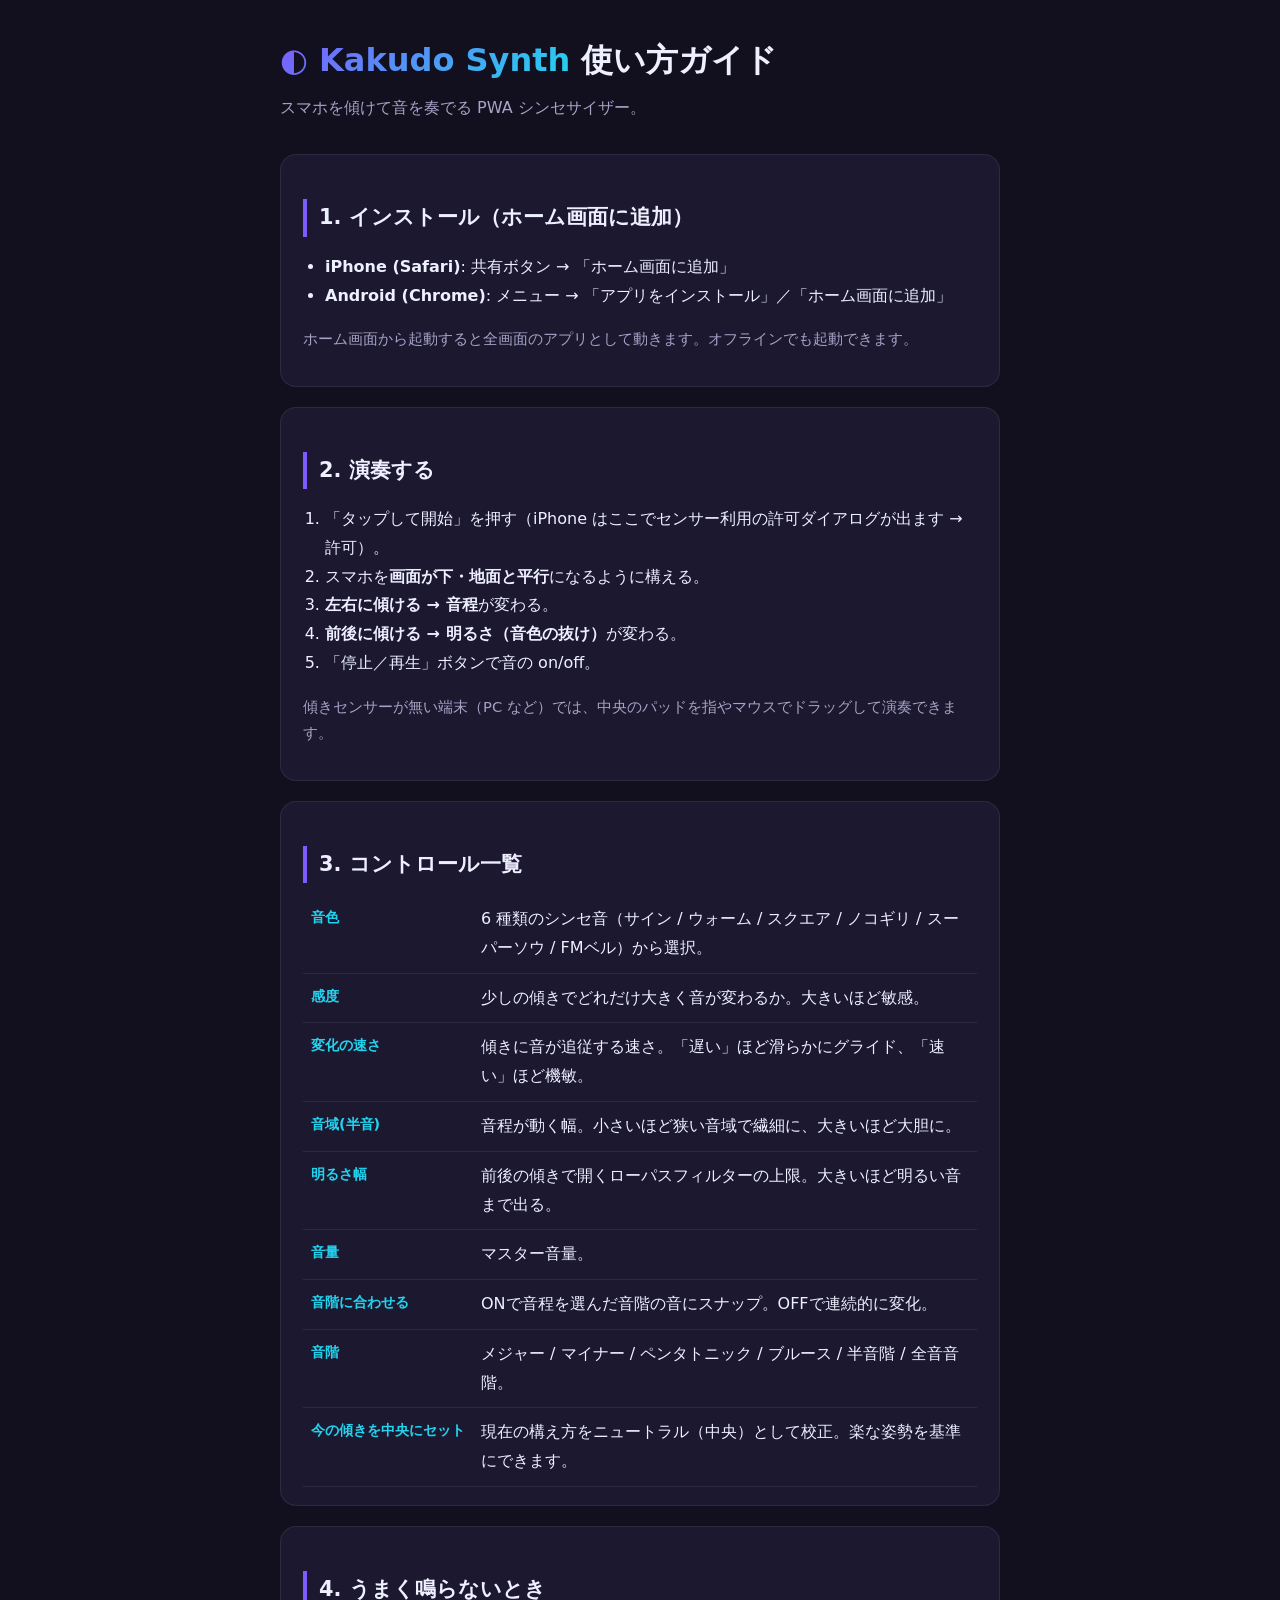
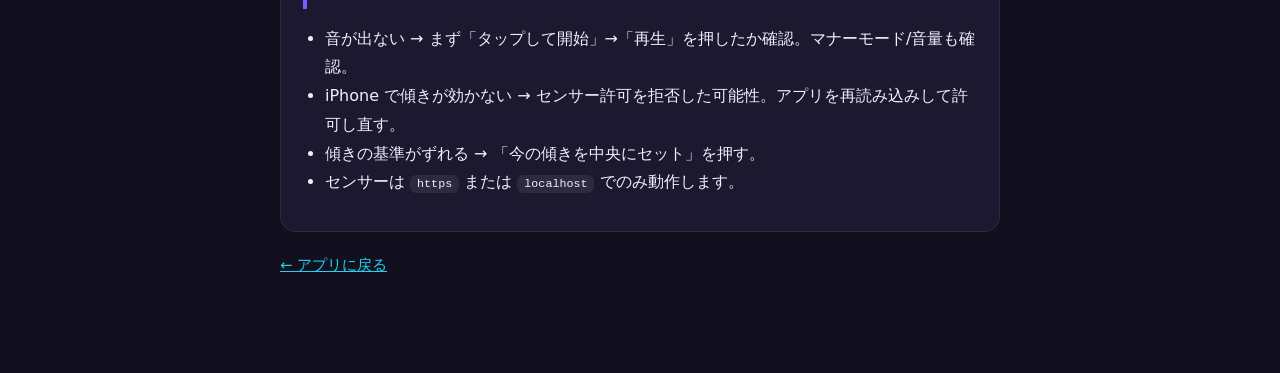
==== docs/guide.html @ 89b11793 "Kakudo Synth: tilt-controlled Web Audio synthesizer PWA - DeviceOrientation-driven synth: gamma->pit" ====
<!DOCTYPE html>
<html lang="ja">
<head>
  <meta charset="UTF-8" />
  <meta name="viewport" content="width=device-width, initial-scale=1" />
  <title>Kakudo Synth 使い方ガイド</title>
  <style>
    :root { --violet:#7c5cff; --cyan:#22d3ee; --bg:#12101f; --panel:#1b1830; --text:#eef0ff; --dim:#a6a3c6; }
    * { box-sizing: border-box; }
    body {
      margin: 0; background: var(--bg); color: var(--text); line-height: 1.8;
      font-family: -apple-system, "Hiragino Sans", "Noto Sans JP", system-ui, sans-serif;
    }
    .wrap { max-width: 760px; margin: 0 auto; padding: 32px 20px 80px; }
    h1 { font-size: 2rem; margin: 0 0 4px; }
    h1 .mark { background: linear-gradient(135deg,var(--violet),var(--cyan)); -webkit-background-clip: text; background-clip: text; color: transparent; }
    .lead { color: var(--dim); margin: 0 0 32px; }
    h2 { margin: 40px 0 12px; font-size: 1.3rem; border-left: 4px solid var(--violet); padding-left: 12px; }
    section { background: var(--panel); border: 1px solid rgba(255,255,255,.08); border-radius: 16px; padding: 4px 22px 18px; margin-bottom: 20px; }
    code { background: rgba(255,255,255,.08); padding: 2px 7px; border-radius: 6px; font-size: .9em; }
    table { width: 100%; border-collapse: collapse; margin-top: 8px; }
    th, td { text-align: left; padding: 10px 8px; border-bottom: 1px solid rgba(255,255,255,.08); vertical-align: top; }
    th { color: var(--cyan); font-size: .9rem; white-space: nowrap; }
    .tip { color: var(--dim); font-size: .92rem; }
    ol, ul { padding-left: 22px; }
    a { color: var(--cyan); }
  </style>
</head>
<body>
  <div class="wrap">
    <h1><span class="mark">◐ Kakudo Synth</span> 使い方ガイド</h1>
    <p class="lead">スマホを傾けて音を奏でる PWA シンセサイザー。</p>

    <section>
      <h2>1. インストール（ホーム画面に追加）</h2>
      <ul>
        <li><strong>iPhone (Safari)</strong>: 共有ボタン → 「ホーム画面に追加」</li>
        <li><strong>Android (Chrome)</strong>: メニュー → 「アプリをインストール」／「ホーム画面に追加」</li>
      </ul>
      <p class="tip">ホーム画面から起動すると全画面のアプリとして動きます。オフラインでも起動できます。</p>
    </section>

    <section>
      <h2>2. 演奏する</h2>
      <ol>
        <li>「タップして開始」を押す（iPhone はここでセンサー利用の許可ダイアログが出ます → 許可）。</li>
        <li>スマホを<strong>画面が下・地面と平行</strong>になるように構える。</li>
        <li><strong>左右に傾ける → 音程</strong>が変わる。</li>
        <li><strong>前後に傾ける → 明るさ（音色の抜け）</strong>が変わる。</li>
        <li>「停止／再生」ボタンで音の on/off。</li>
      </ol>
      <p class="tip">傾きセンサーが無い端末（PC など）では、中央のパッドを指やマウスでドラッグして演奏できます。</p>
    </section>

    <section>
      <h2>3. コントロール一覧</h2>
      <table>
        <tr><th>音色</th><td>6 種類のシンセ音（サイン / ウォーム / スクエア / ノコギリ / スーパーソウ / FMベル）から選択。</td></tr>
        <tr><th>感度</th><td>少しの傾きでどれだけ大きく音が変わるか。大きいほど敏感。</td></tr>
        <tr><th>変化の速さ</th><td>傾きに音が追従する速さ。「遅い」ほど滑らかにグライド、「速い」ほど機敏。</td></tr>
        <tr><th>音域(半音)</th><td>音程が動く幅。小さいほど狭い音域で繊細に、大きいほど大胆に。</td></tr>
        <tr><th>明るさ幅</th><td>前後の傾きで開くローパスフィルターの上限。大きいほど明るい音まで出る。</td></tr>
        <tr><th>音量</th><td>マスター音量。</td></tr>
        <tr><th>音階に合わせる</th><td>ONで音程を選んだ音階の音にスナップ。OFFで連続的に変化。</td></tr>
        <tr><th>音階</th><td>メジャー / マイナー / ペンタトニック / ブルース / 半音階 / 全音音階。</td></tr>
        <tr><th>今の傾きを中央にセット</th><td>現在の構え方をニュートラル（中央）として校正。楽な姿勢を基準にできます。</td></tr>
      </table>
    </section>

    <section>
      <h2>4. うまく鳴らないとき</h2>
      <ul>
        <li>音が出ない → まず「タップして開始」→「再生」を押したか確認。マナーモード/音量も確認。</li>
        <li>iPhone で傾きが効かない → センサー許可を拒否した可能性。アプリを再読み込みして許可し直す。</li>
        <li>傾きの基準がずれる → 「今の傾きを中央にセット」を押す。</li>
        <li>センサーは <code>https</code> または <code>localhost</code> でのみ動作します。</li>
      </ul>
    </section>

    <p class="tip"><a href="../index.html">← アプリに戻る</a></p>
  </div>
</body>
</html>
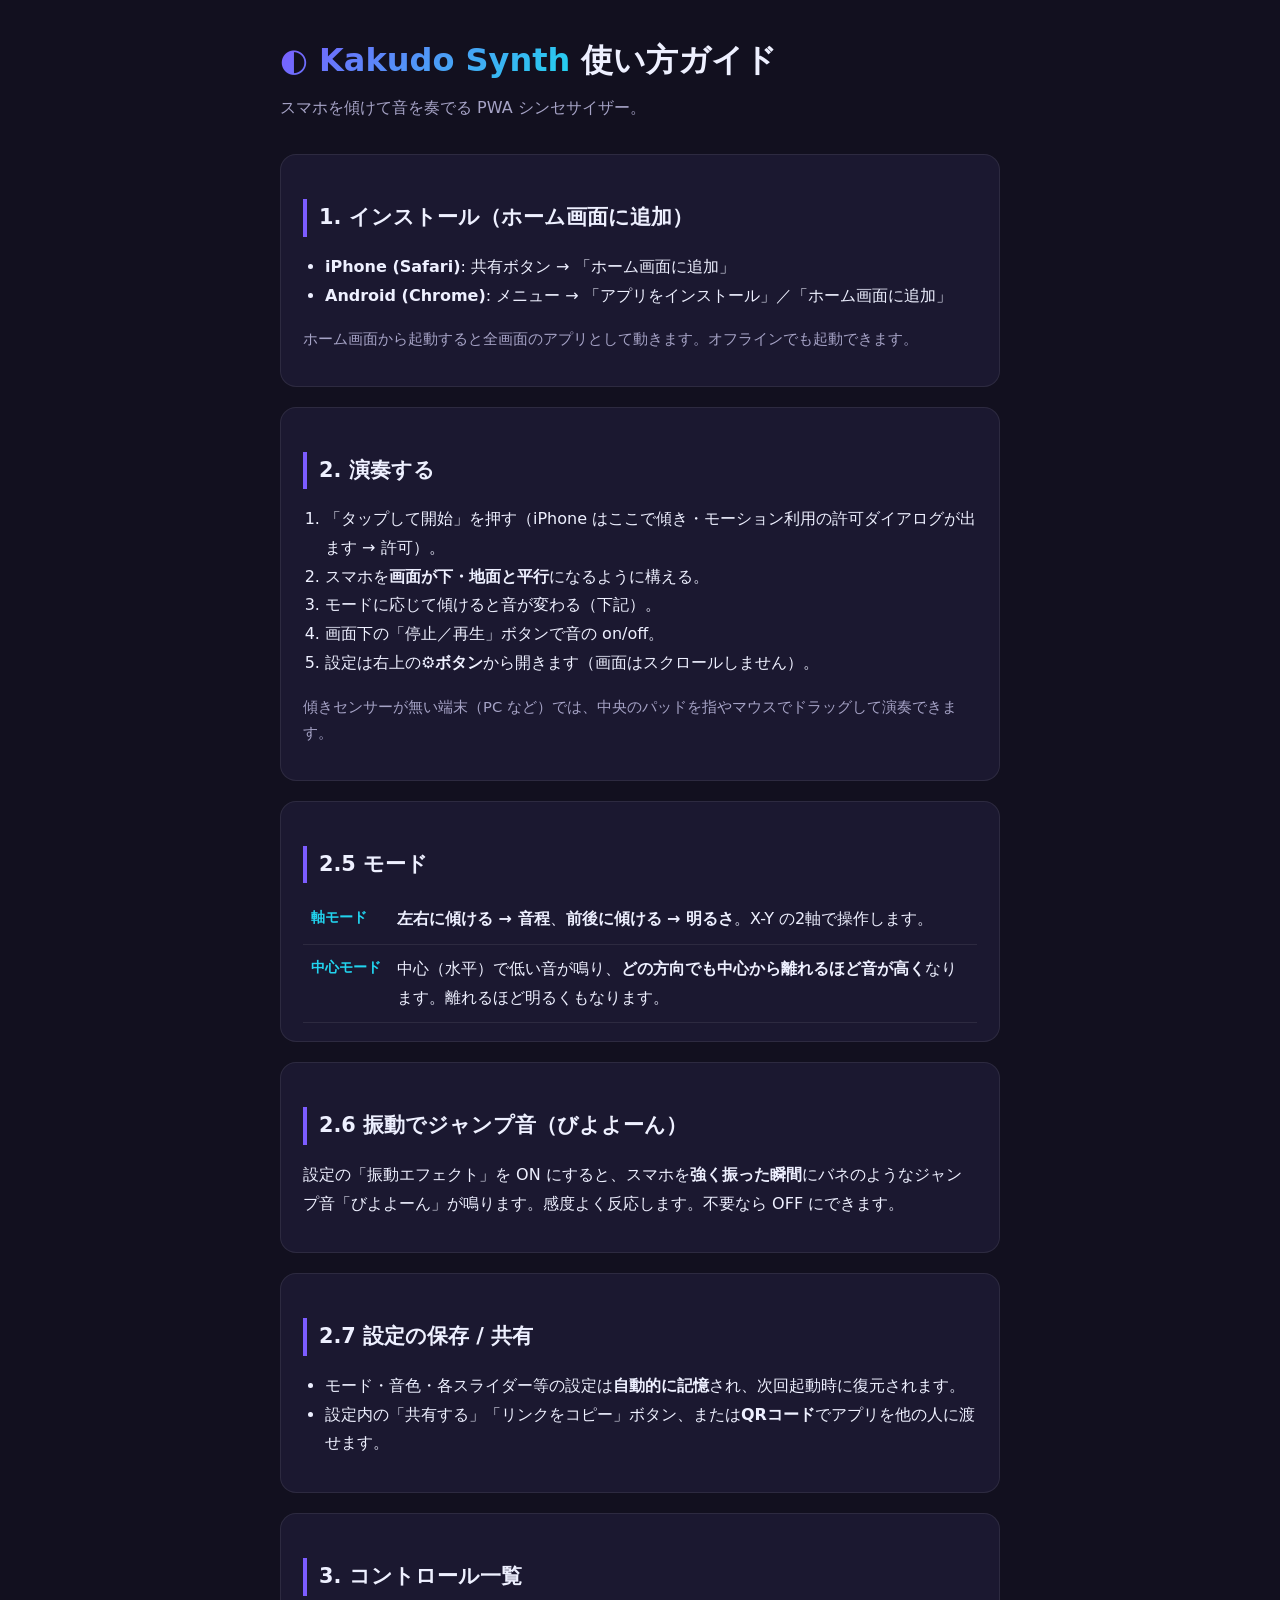
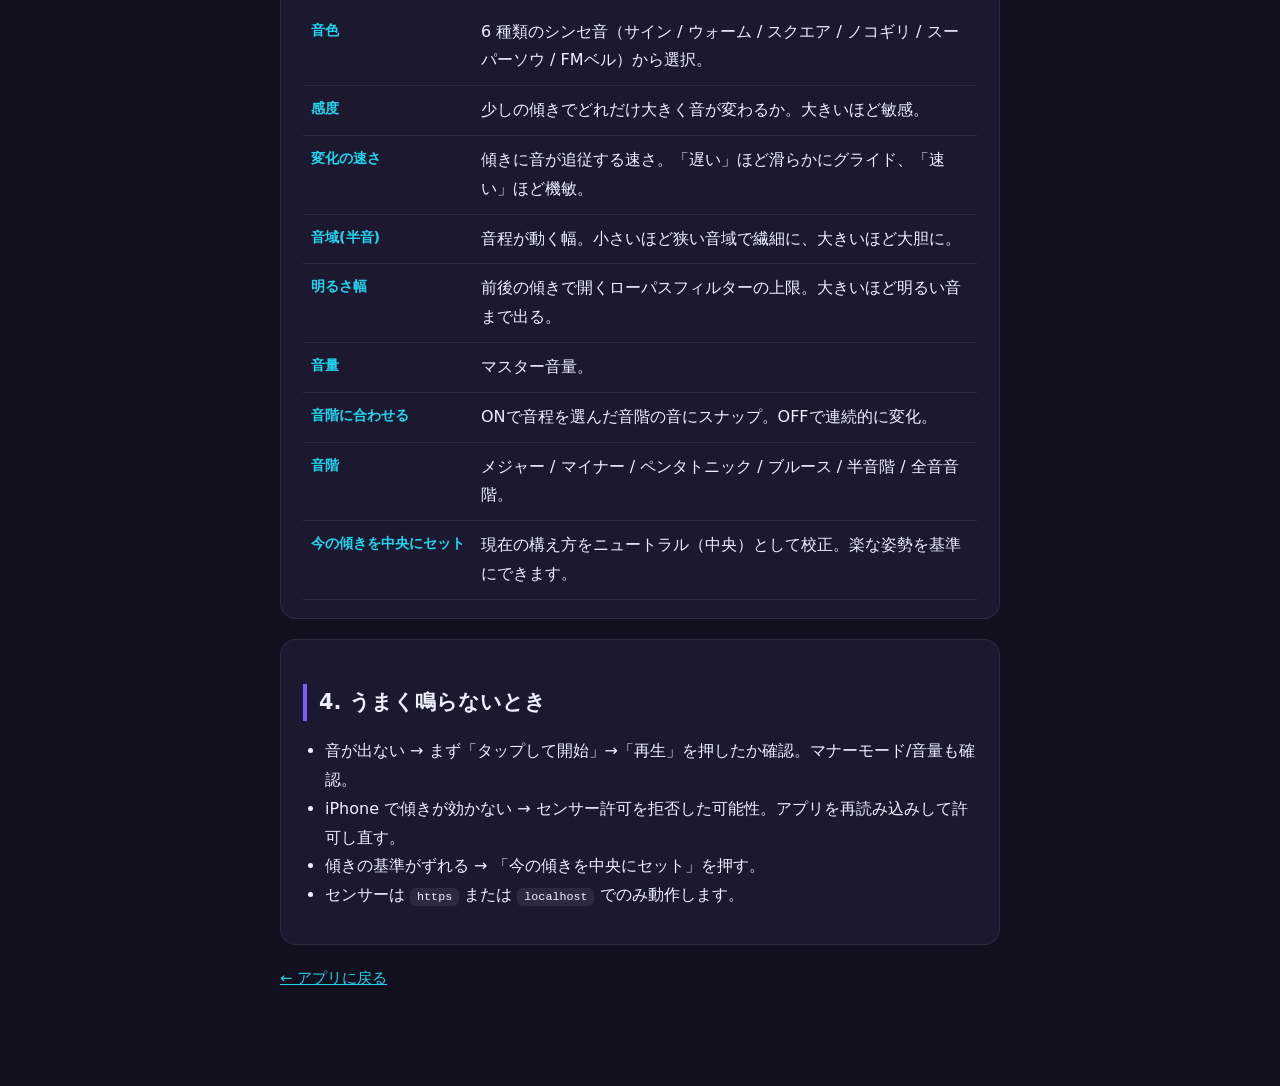
==== commit 74283bdd: "Add modes, settings sheet, share/QR, shake boing, persistence, mobile safe-areas - Non-scrolling sin" ====
--- a/docs/guide.html
+++ b/docs/guide.html
@@ -43,13 +43,34 @@
     <section>
       <h2>2. 演奏する</h2>
       <ol>
-        <li>「タップして開始」を押す（iPhone はここでセンサー利用の許可ダイアログが出ます → 許可）。</li>
+        <li>「タップして開始」を押す（iPhone はここで傾き・モーション利用の許可ダイアログが出ます → 許可）。</li>
         <li>スマホを<strong>画面が下・地面と平行</strong>になるように構える。</li>
-        <li><strong>左右に傾ける → 音程</strong>が変わる。</li>
-        <li><strong>前後に傾ける → 明るさ（音色の抜け）</strong>が変わる。</li>
-        <li>「停止／再生」ボタンで音の on/off。</li>
+        <li>モードに応じて傾けると音が変わる（下記）。</li>
+        <li>画面下の「停止／再生」ボタンで音の on/off。</li>
+        <li>設定は右上の<strong>⚙ボタン</strong>から開きます（画面はスクロールしません）。</li>
       </ol>
       <p class="tip">傾きセンサーが無い端末（PC など）では、中央のパッドを指やマウスでドラッグして演奏できます。</p>
+    </section>
+
+    <section>
+      <h2>2.5 モード</h2>
+      <table>
+        <tr><th>軸モード</th><td><strong>左右に傾ける → 音程</strong>、<strong>前後に傾ける → 明るさ</strong>。X-Y の2軸で操作します。</td></tr>
+        <tr><th>中心モード</th><td>中心（水平）で低い音が鳴り、<strong>どの方向でも中心から離れるほど音が高く</strong>なります。離れるほど明るくもなります。</td></tr>
+      </table>
+    </section>
+
+    <section>
+      <h2>2.6 振動でジャンプ音（びよよーん）</h2>
+      <p>設定の「振動エフェクト」を ON にすると、スマホを<strong>強く振った瞬間</strong>にバネのようなジャンプ音「びよよーん」が鳴ります。感度よく反応します。不要なら OFF にできます。</p>
+    </section>
+
+    <section>
+      <h2>2.7 設定の保存 / 共有</h2>
+      <ul>
+        <li>モード・音色・各スライダー等の設定は<strong>自動的に記憶</strong>され、次回起動時に復元されます。</li>
+        <li>設定内の「共有する」「リンクをコピー」ボタン、または<strong>QRコード</strong>でアプリを他の人に渡せます。</li>
+      </ul>
     </section>
 
     <section>
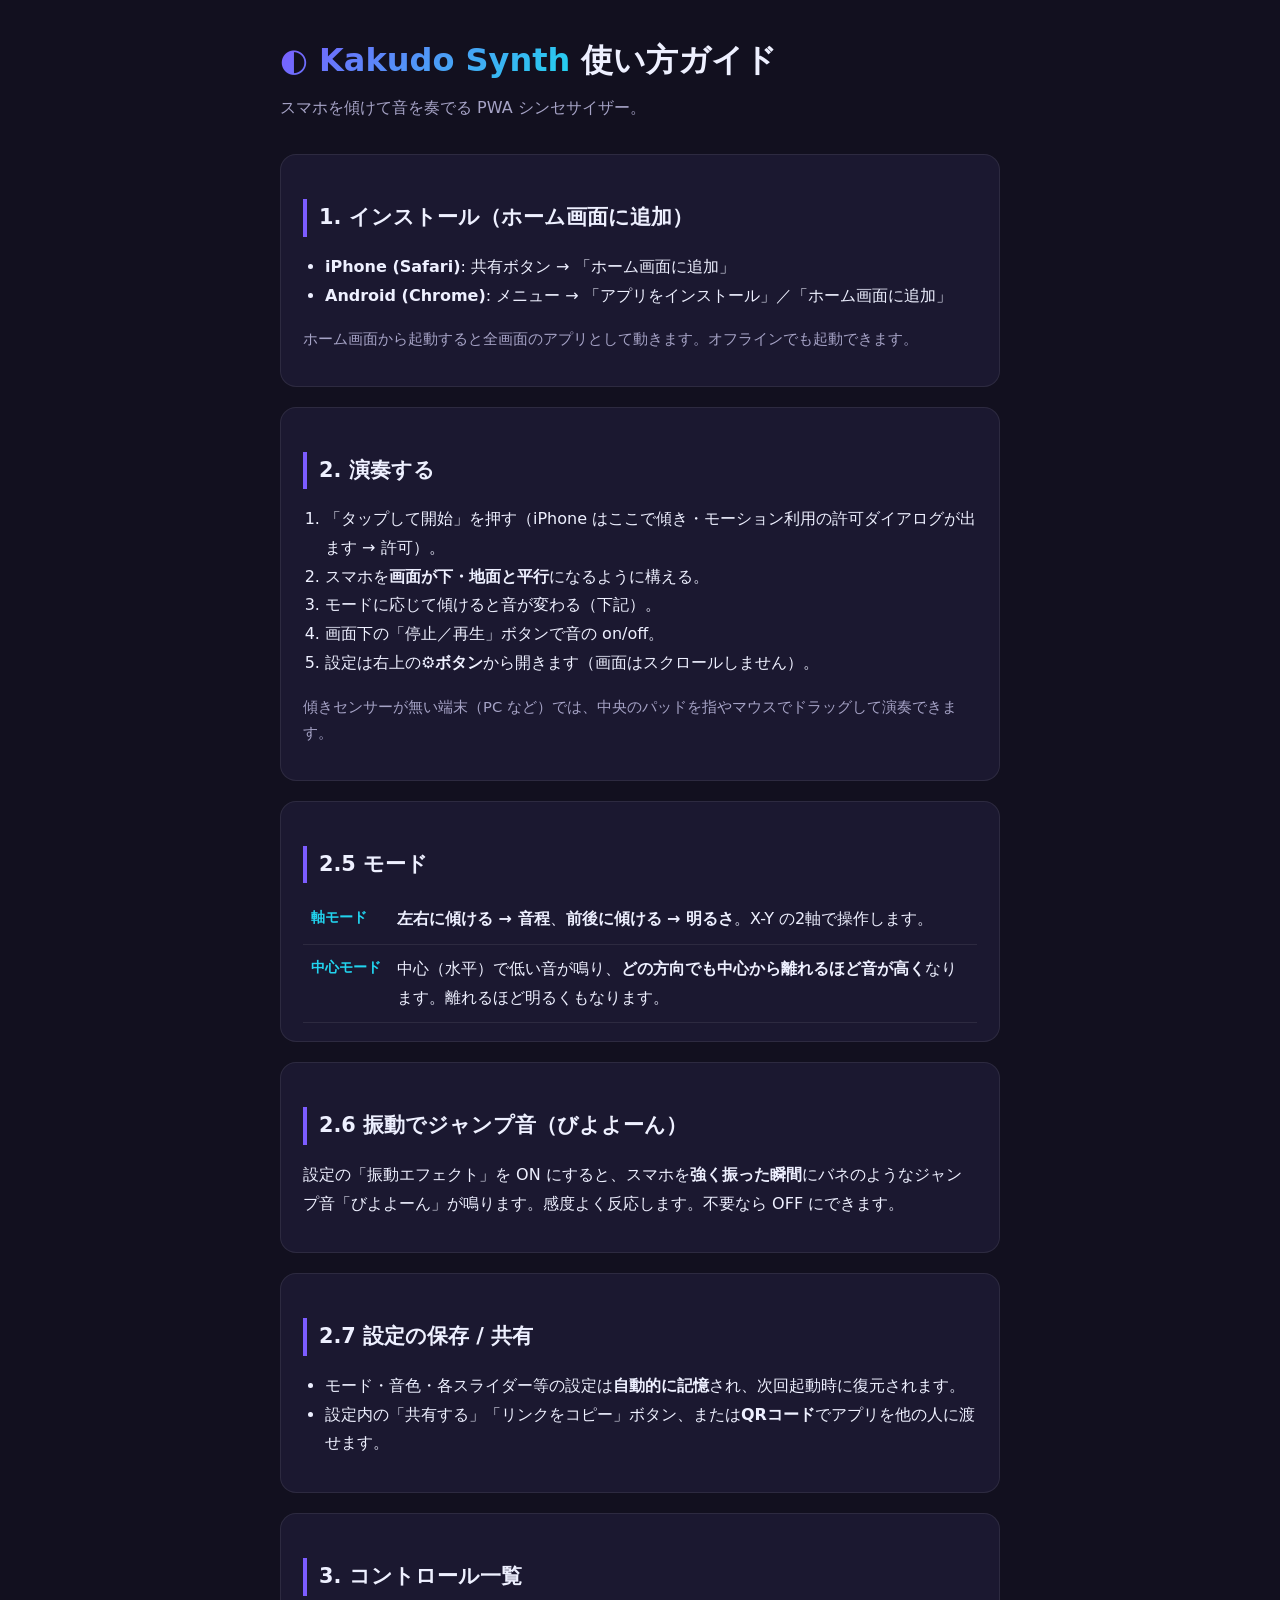
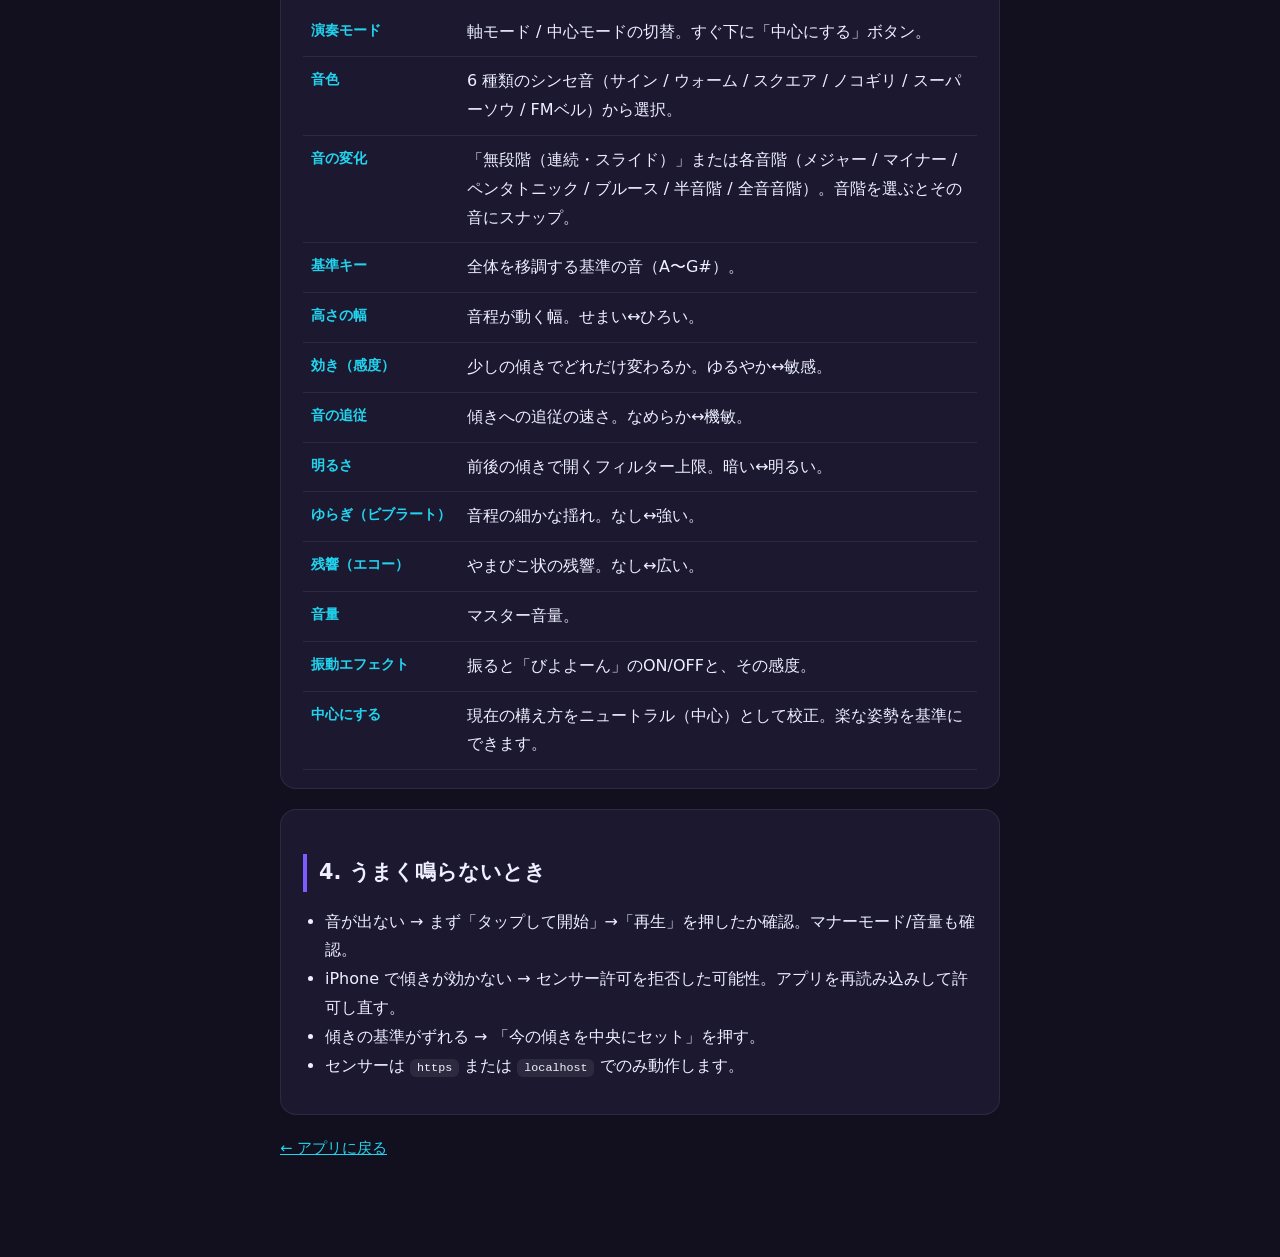
==== commit 674e370b: "Redesign settings UI; add features and mobile fixes - Rebuilt settings as a clear card-based, non-mo" ====
--- a/docs/guide.html
+++ b/docs/guide.html
@@ -76,15 +76,19 @@
     <section>
       <h2>3. コントロール一覧</h2>
       <table>
+        <tr><th>演奏モード</th><td>軸モード / 中心モードの切替。すぐ下に「中心にする」ボタン。</td></tr>
         <tr><th>音色</th><td>6 種類のシンセ音（サイン / ウォーム / スクエア / ノコギリ / スーパーソウ / FMベル）から選択。</td></tr>
-        <tr><th>感度</th><td>少しの傾きでどれだけ大きく音が変わるか。大きいほど敏感。</td></tr>
-        <tr><th>変化の速さ</th><td>傾きに音が追従する速さ。「遅い」ほど滑らかにグライド、「速い」ほど機敏。</td></tr>
-        <tr><th>音域(半音)</th><td>音程が動く幅。小さいほど狭い音域で繊細に、大きいほど大胆に。</td></tr>
-        <tr><th>明るさ幅</th><td>前後の傾きで開くローパスフィルターの上限。大きいほど明るい音まで出る。</td></tr>
+        <tr><th>音の変化</th><td>「無段階（連続・スライド）」または各音階（メジャー / マイナー / ペンタトニック / ブルース / 半音階 / 全音音階）。音階を選ぶとその音にスナップ。</td></tr>
+        <tr><th>基準キー</th><td>全体を移調する基準の音（A〜G#）。</td></tr>
+        <tr><th>高さの幅</th><td>音程が動く幅。せまい↔ひろい。</td></tr>
+        <tr><th>効き（感度）</th><td>少しの傾きでどれだけ変わるか。ゆるやか↔敏感。</td></tr>
+        <tr><th>音の追従</th><td>傾きへの追従の速さ。なめらか↔機敏。</td></tr>
+        <tr><th>明るさ</th><td>前後の傾きで開くフィルター上限。暗い↔明るい。</td></tr>
+        <tr><th>ゆらぎ（ビブラート）</th><td>音程の細かな揺れ。なし↔強い。</td></tr>
+        <tr><th>残響（エコー）</th><td>やまびこ状の残響。なし↔広い。</td></tr>
         <tr><th>音量</th><td>マスター音量。</td></tr>
-        <tr><th>音階に合わせる</th><td>ONで音程を選んだ音階の音にスナップ。OFFで連続的に変化。</td></tr>
-        <tr><th>音階</th><td>メジャー / マイナー / ペンタトニック / ブルース / 半音階 / 全音音階。</td></tr>
-        <tr><th>今の傾きを中央にセット</th><td>現在の構え方をニュートラル（中央）として校正。楽な姿勢を基準にできます。</td></tr>
+        <tr><th>振動エフェクト</th><td>振ると「びよよーん」のON/OFFと、その感度。</td></tr>
+        <tr><th>中心にする</th><td>現在の構え方をニュートラル（中心）として校正。楽な姿勢を基準にできます。</td></tr>
       </table>
     </section>
 
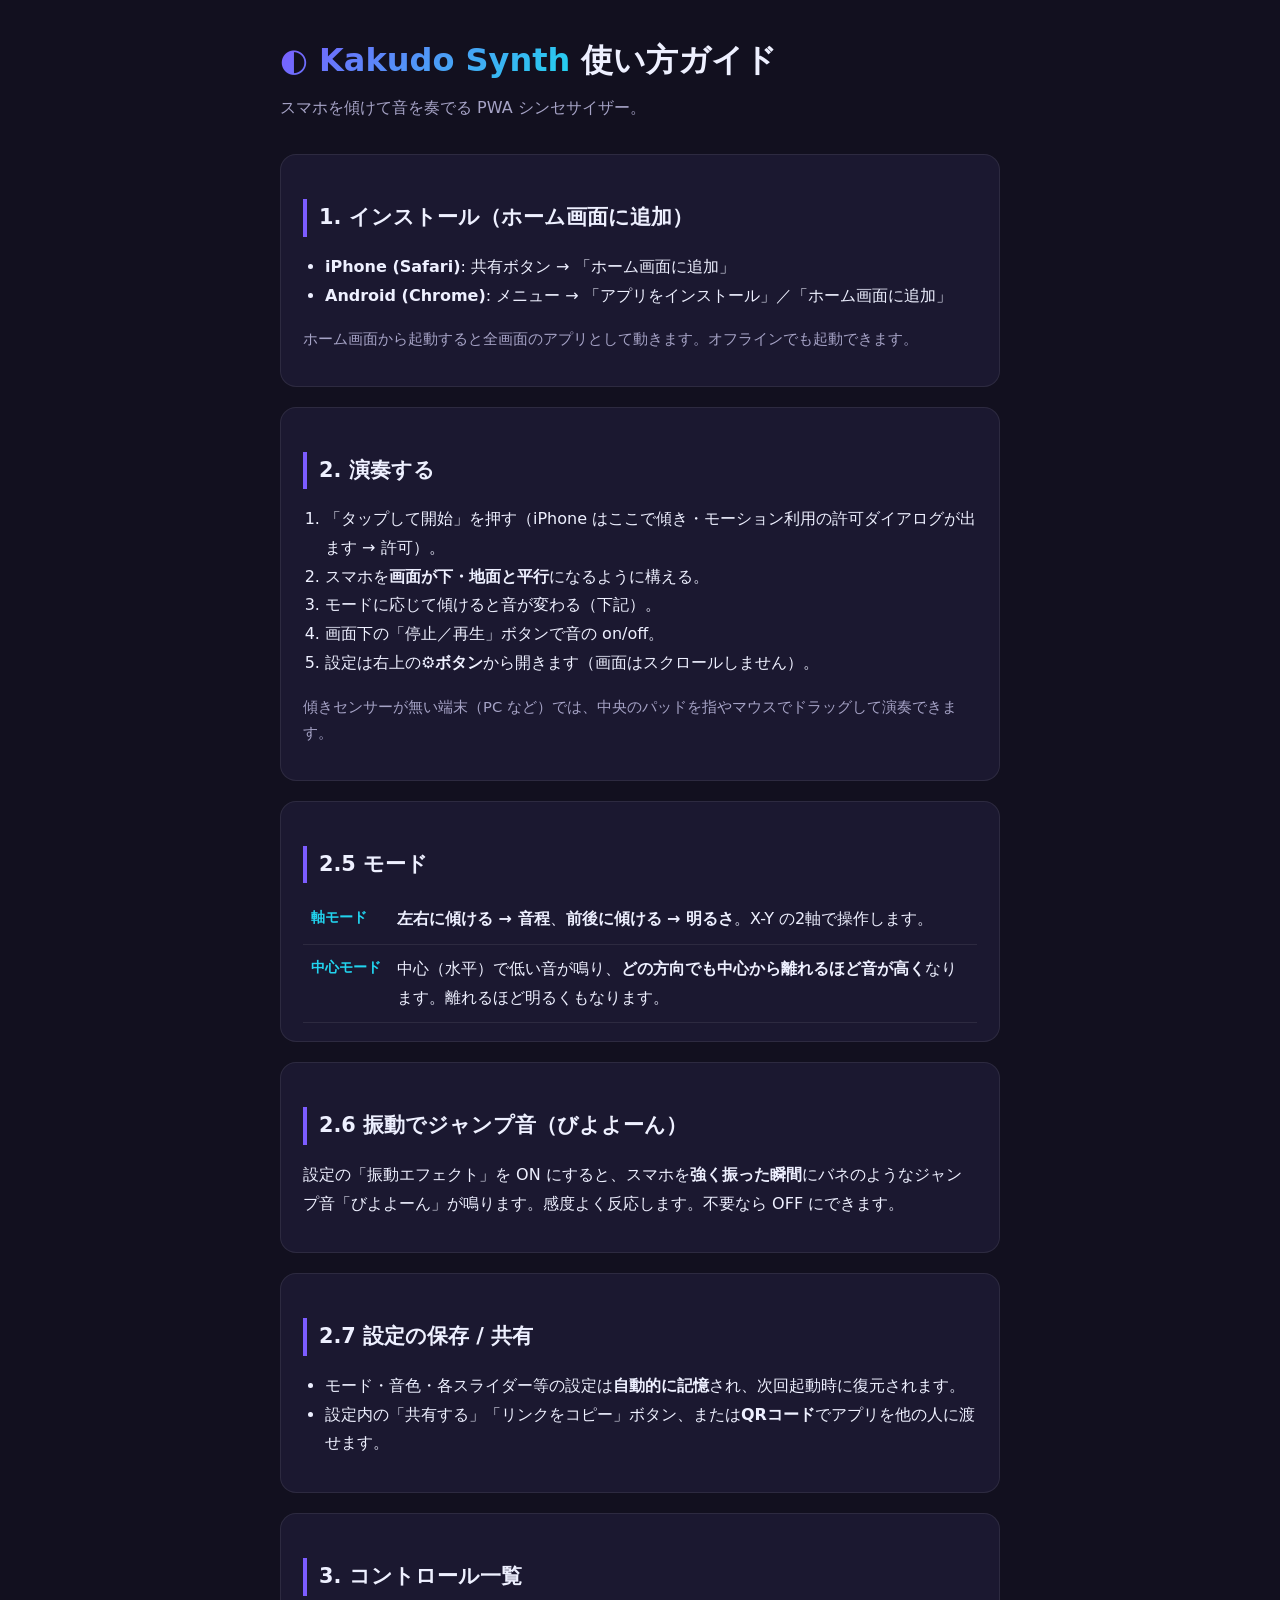
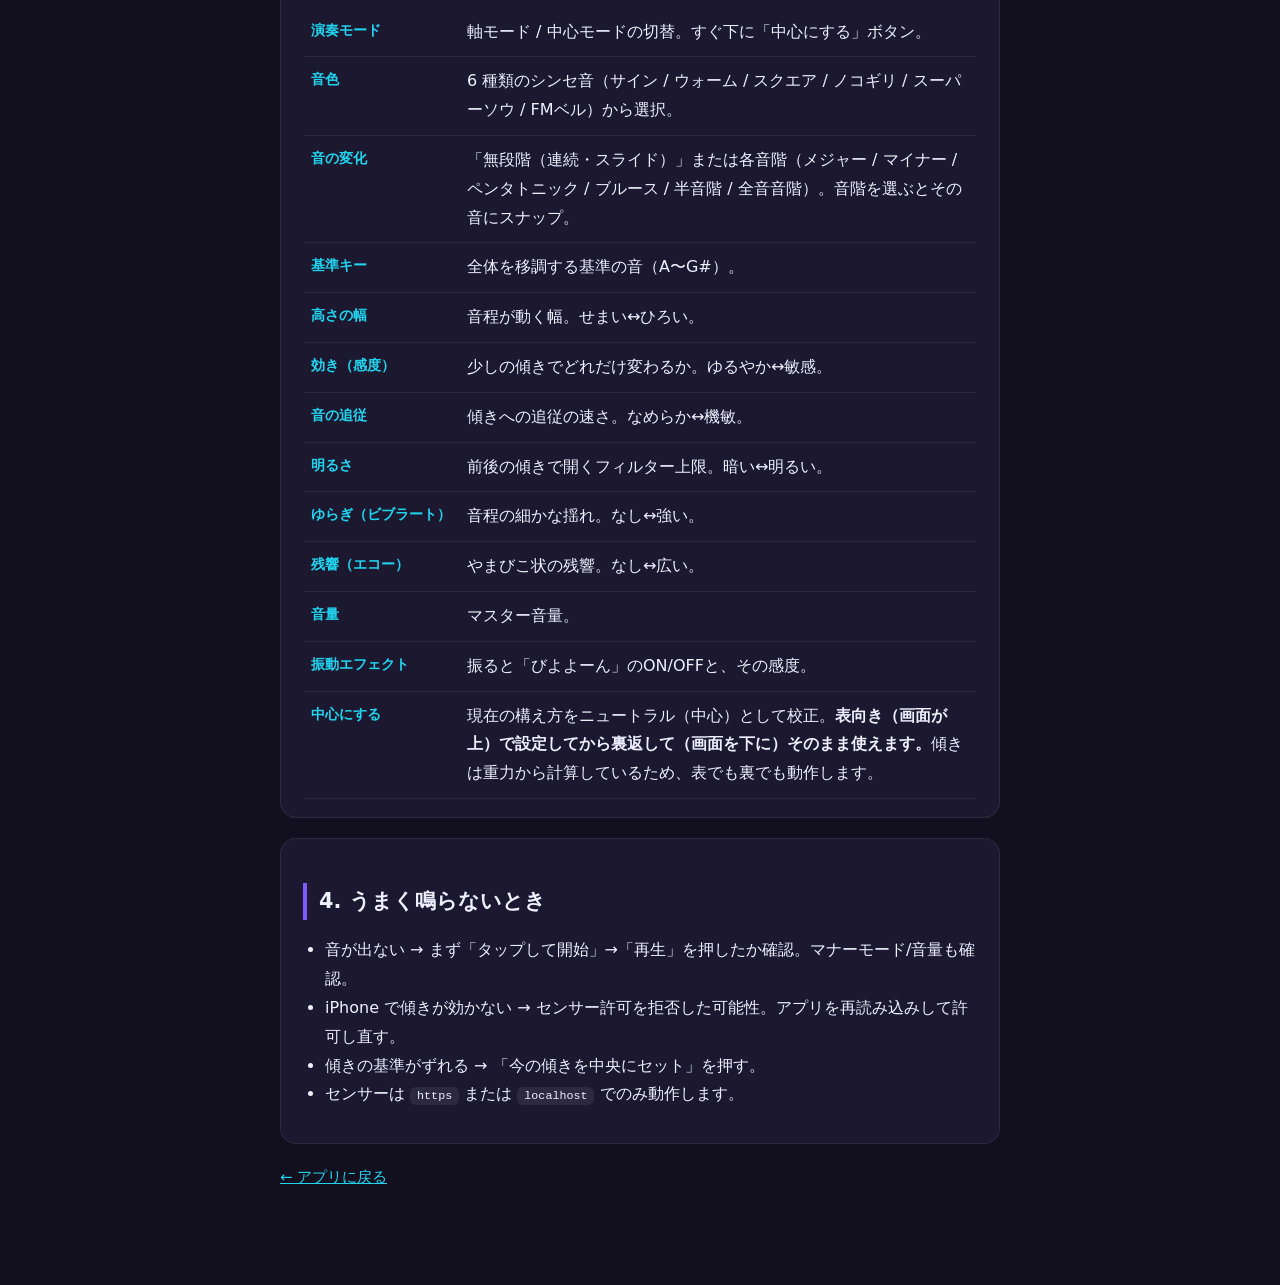
==== commit b0fcd1eb: "Derive tilt from gravity vector so X axis works face-down and flip works - Switch tilt sensing from " ====
--- a/docs/guide.html
+++ b/docs/guide.html
@@ -88,7 +88,7 @@
         <tr><th>残響（エコー）</th><td>やまびこ状の残響。なし↔広い。</td></tr>
         <tr><th>音量</th><td>マスター音量。</td></tr>
         <tr><th>振動エフェクト</th><td>振ると「びよよーん」のON/OFFと、その感度。</td></tr>
-        <tr><th>中心にする</th><td>現在の構え方をニュートラル（中心）として校正。楽な姿勢を基準にできます。</td></tr>
+        <tr><th>中心にする</th><td>現在の構え方をニュートラル（中心）として校正。<strong>表向き（画面が上）で設定してから裏返して（画面を下に）そのまま使えます。</strong>傾きは重力から計算しているため、表でも裏でも動作します。</td></tr>
       </table>
     </section>
 
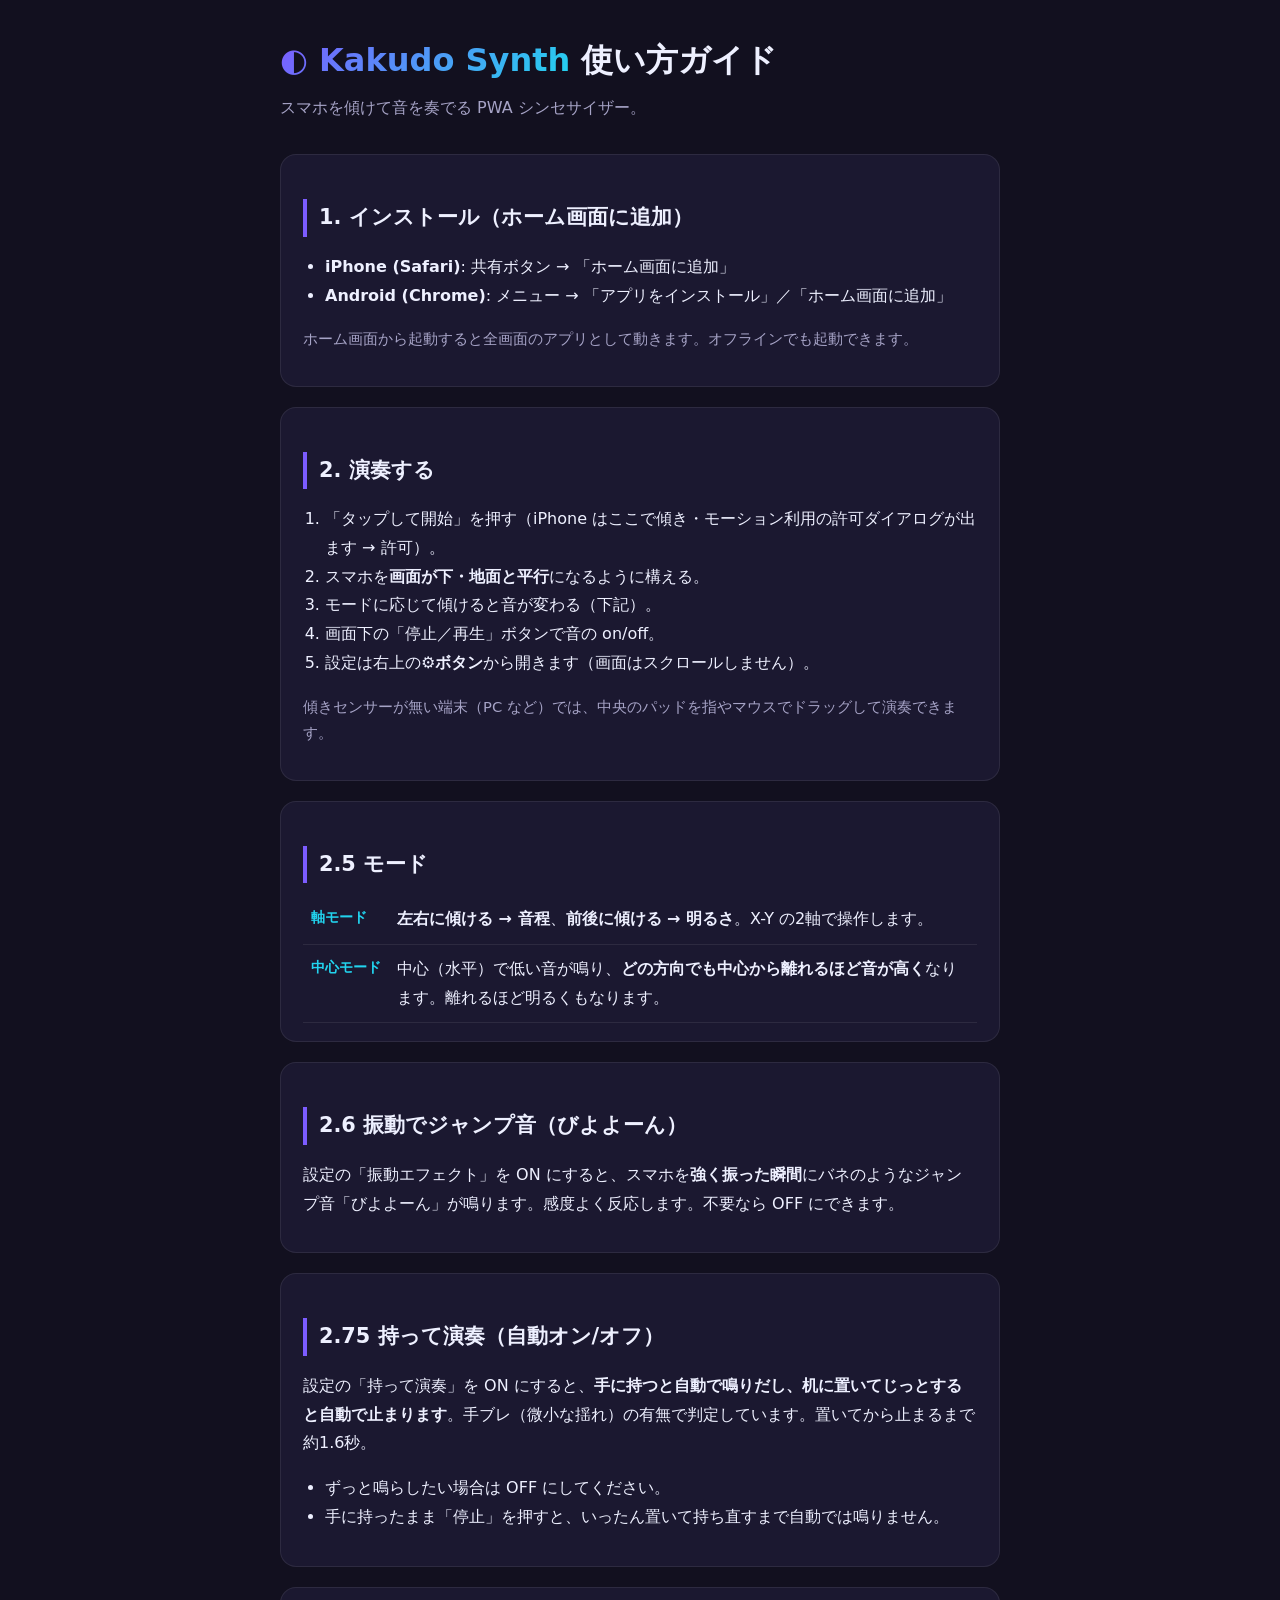
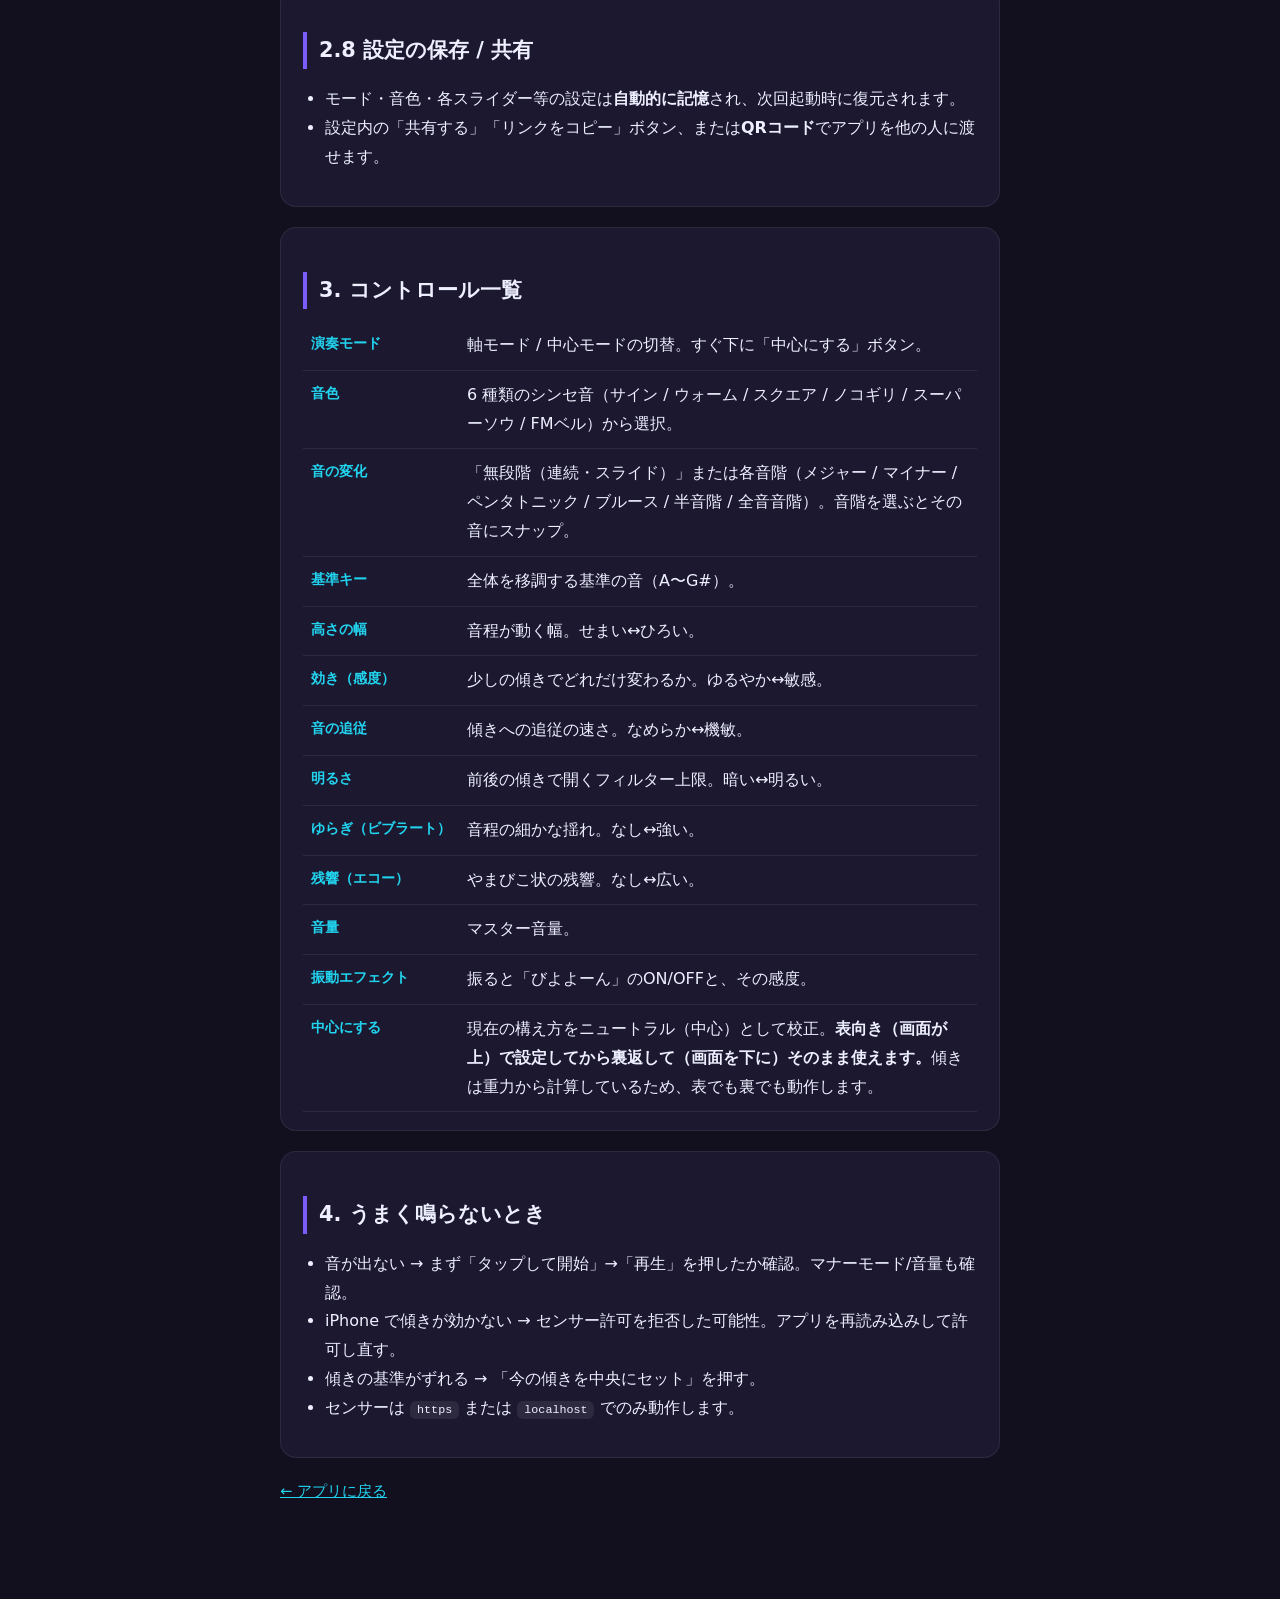
==== commit d019dc79: "Add hold-to-play: auto start when held, auto-stop when set down - Detect stillness via accelerometer" ====
--- a/docs/guide.html
+++ b/docs/guide.html
@@ -66,7 +66,16 @@
     </section>
 
     <section>
-      <h2>2.7 設定の保存 / 共有</h2>
+      <h2>2.75 持って演奏（自動オン/オフ）</h2>
+      <p>設定の「持って演奏」を ON にすると、<strong>手に持つと自動で鳴りだし、机に置いてじっとすると自動で止まります</strong>。手ブレ（微小な揺れ）の有無で判定しています。置いてから止まるまで約1.6秒。</p>
+      <ul>
+        <li>ずっと鳴らしたい場合は OFF にしてください。</li>
+        <li>手に持ったまま「停止」を押すと、いったん置いて持ち直すまで自動では鳴りません。</li>
+      </ul>
+    </section>
+
+    <section>
+      <h2>2.8 設定の保存 / 共有</h2>
       <ul>
         <li>モード・音色・各スライダー等の設定は<strong>自動的に記憶</strong>され、次回起動時に復元されます。</li>
         <li>設定内の「共有する」「リンクをコピー」ボタン、または<strong>QRコード</strong>でアプリを他の人に渡せます。</li>
